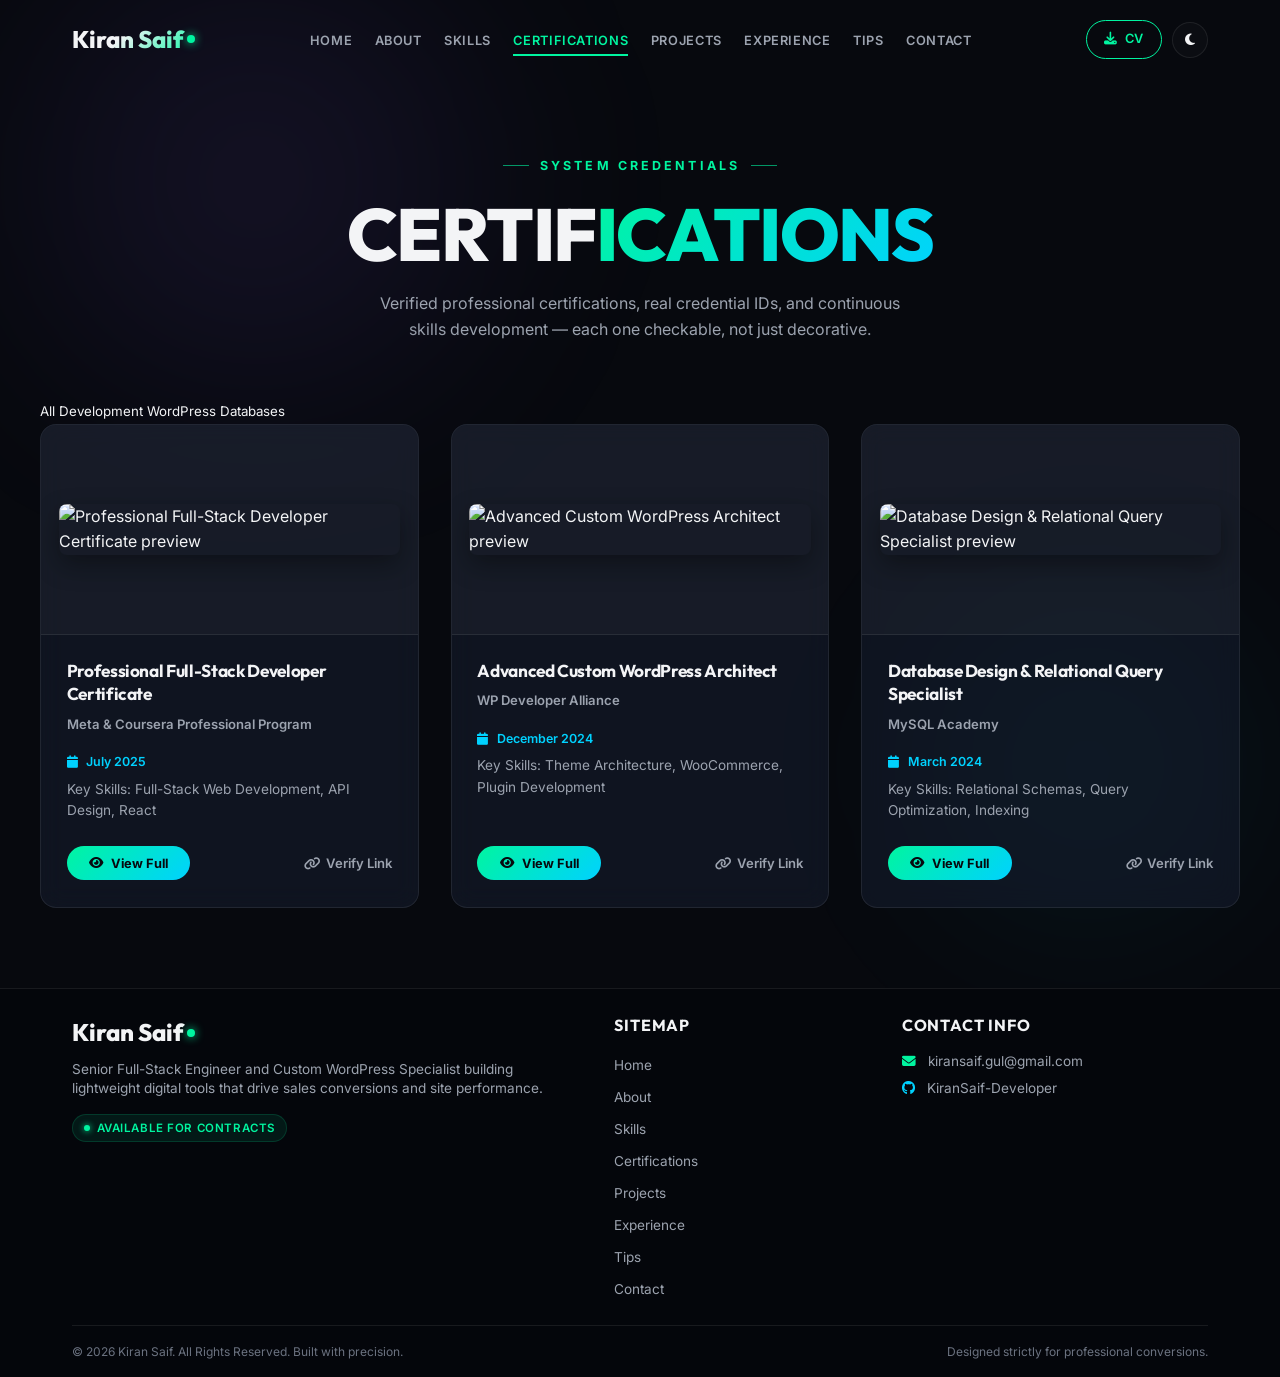
==== certifications.html @ 87073317 "kiran-saif-portfolio Website" ====
<!DOCTYPE html>
<html lang="en">
<head>
    <meta charset="UTF-8">
    <meta name="viewport" content="width=device-width, initial-scale=1.0">
    <title>Certifications | Kiran Saif</title>
    <meta name="description" content="Professional certifications and achievements of Kiran Saif - Full-Stack Engineer and WordPress Specialist.">
    <link rel="preconnect" href="https://fonts.googleapis.com">
    <link rel="preconnect" href="https://fonts.gstatic.com" crossorigin>
    <link rel="stylesheet" href="style.css">
    <link rel="stylesheet" href="css/certifications.css">
    <link rel="stylesheet" href="https://cdnjs.cloudflare.com/ajax/libs/font-awesome/6.4.0/css/all.min.css">
</head>
<body>

    <!-- Dynamic Navbar -->
    <nav class="navbar" id="navbar">
        <div class="nav-container">
            <a href="index.html" class="logo" id="logo">
                Kiran Saif<span class="logo-dot"></span>
            </a>
            <ul class="nav-menu" id="nav-menu">
                <li><a href="index.html" class="nav-link">Home</a></li>
                <li><a href="about.html" class="nav-link">About</a></li>
                <li><a href="skills.html" class="nav-link">Skills</a></li>
                <li><a href="certifications.html" class="nav-link active">Certifications</a></li>
                <li><a href="projects.html" class="nav-link">Projects</a></li>
                <li><a href="experience.html" class="nav-link">Experience</a></li>
                <li><a href="tips.html" class="nav-link">Tips</a></li>
                <li><a href="contact.html" class="nav-link">Contact</a></li>
            </ul>
            <div class="nav-actions">
                <a href="#" class="btn-cv" id="nav-cv-btn" target="_blank"><i class="fa-solid fa-download"></i> CV</a>
                <button class="theme-toggle-btn" id="theme-toggle">
                    <i class="fa-solid fa-moon" id="theme-icon"></i>
                </button>
            </div>
            <div class="menu-toggle" id="menu-toggle">
                <span></span>
                <span></span>
                <span></span>
            </div>
        </div>
    </nav>

    <main style="padding-top: 100px;">
        <section class="certs-section" id="certifications">
            <div class="certs-container">

                <!-- Hero Header -->
                <div class="certs-hero">
                    <span class="certs-hero-eyebrow">
                        <span class="eyebrow-line"></span> System Credentials <span class="eyebrow-line"></span>
                    </span>
                    <h2 class="certs-hero-title">Certif<span>ications</span></h2>
                    <p class="certs-hero-subtitle">Verified professional certifications, real credential IDs, and continuous skills development — each one checkable, not just decorative.</p>
                </div>

                <!-- Category Filter Tabs -->
                <div class="certs-filter-tabs">
                    <button class="cert-filter-btn active" data-filter="all">All</button>
                    <button class="cert-filter-btn" data-filter="development">Development</button>
                    <button class="cert-filter-btn" data-filter="wordpress">WordPress</button>
                    <button class="cert-filter-btn" data-filter="database">Databases</button>
                </div>

                <!-- Certifications Grid -->
                <div class="certs-grid-pro" id="certs-grid">
                    <!-- Rendered dynamically by js/certifications.js -->
                </div>

                <p class="certs-empty-msg" id="certs-empty-msg" style="display:none;">No certifications in this category yet.</p>

            </div>
        </section>
    </main>

    <!-- Lightbox Overlay -->
    <div class="cert-lightbox" id="cert-lightbox">
        <button class="cert-lightbox-close" id="cert-lightbox-close" aria-label="Close">
            <i class="fa-solid fa-xmark"></i>
        </button>
        <div class="cert-lightbox-card" id="cert-lightbox-card">
            <!-- populated by JS -->
        </div>
    </div>

    <!-- Global Professional Multi-Column Footer -->
    <footer>
        <div class="footer-container">
            <div class="footer-grid">
                <div class="footer-col">
                    <div class="logo" style="margin-bottom: 0.5rem;">
                        Kiran Saif<span class="logo-dot"></span>
                    </div>
                    <p>Senior Full-Stack Engineer and Custom WordPress Specialist building lightweight digital tools that drive sales conversions and site performance.</p>
                    <div class="footer-status">
                        <span class="footer-status-dot"></span>
                        Available for Contracts
                    </div>
                </div>

                <div class="footer-col">
                    <h3>Sitemap</h3>
                    <ul>
                        <li><a href="index.html">Home</a></li>
                        <li><a href="about.html">About</a></li>
                        <li><a href="skills.html">Skills</a></li>
                        <li><a href="certifications.html">Certifications</a></li>
                        <li><a href="projects.html">Projects</a></li>
                        <li><a href="experience.html">Experience</a></li>
                        <li><a href="tips.html">Tips</a></li>
                        <li><a href="contact.html">Contact</a></li>
                    </ul>
                </div>

                <div class="footer-col">
                    <h3>Contact Info</h3>
                    <p><i class="fa-solid fa-envelope" style="color: var(--accent-emerald); margin-right: 0.5rem;"></i> kiransaif.gul@gmail.com</p>
                    <p><i class="fa-brands fa-github" style="color: var(--accent-cyan); margin-right: 0.5rem;"></i> <a href="https://github.com/KiranSaif-Developer" target="_blank">KiranSaif-Developer</a></p>
                </div>
            </div>

            <div class="footer-bottom">
                <p class="copyright" id="copyright-text">
                    &copy; 2026 Kiran Saif. All Rights Reserved. Built with precision.
                </p>
                <p style="color: var(--text-muted); font-size: 0.75rem;">Designed strictly for professional conversions.</p>
            </div>
        </div>
    </footer>

    <script src="js/certifications-data.js"></script>
    <script src="js/certifications.js"></script>
    <script src="js/common.js"></script>
</body>
</html>
---- style.css ----
/* Custom CSS Styling - Kiran Saif Portfolio (Cyber Emerald Theme Rebuild) */
@import url('https://fonts.googleapis.com/css2?family=Inter:wght@300;400;500;600;700&family=Outfit:wght@400;500;600;700;800&display=swap');

:root {
    --bg-dark: #07090e;
    --bg-surface: rgba(17, 24, 39, 0.7);
    --bg-card: rgba(22, 30, 49, 0.55);
    --accent-emerald: #00f5a0;
    --accent-indigo: #8b5cf6;
    --accent-indigo-glow: rgba(139, 92, 246, 0.15);
    --accent-cyan: #00d2ff;
    --text-primary: #f3f4f6;
    --text-secondary: #9ca3af;
    --text-muted: #6b7280;
    --border-color: rgba(255, 255, 255, 0.08);
    --border-hover: rgba(0, 245, 160, 0.4);
    --font-sans: 'Inter', sans-serif;
    --font-heading: 'Outfit', sans-serif;
    --transition-smooth: all 0.4s cubic-bezier(0.16, 1, 0.3, 1);
    --transition-fast: all 0.2s ease;
    --radius-lg: 16px;
    --radius-md: 10px;
    --radius-sm: 6px;
    --shadow-glow: 0 0 25px rgba(0, 245, 160, 0.15);
}

body.light-theme {
    --bg-dark: #f3f4f6;
    --bg-surface: rgba(255, 255, 255, 0.85);
    --bg-card: rgba(255, 255, 255, 0.9);
    --accent-emerald: #059669;
    --accent-indigo: #6d28d9;
    --accent-indigo-glow: rgba(109, 40, 217, 0.1);
    --accent-cyan: #0891b2;
    --text-primary: #111827;
    --text-secondary: #4b5563;
    --text-muted: #94a3b8;
    --border-color: rgba(0, 0, 0, 0.08);
    --border-hover: rgba(5, 150, 105, 0.4);
    --shadow-glow: 0 4px 20px rgba(5, 150, 105, 0.1);
}

* {
    margin: 0;
    padding: 0;
    box-sizing: border-box;
    scroll-behavior: smooth;
}

body {
    background-color: var(--bg-dark);
    color: var(--text-primary);
    font-family: var(--font-sans);
    line-height: 1.6;
    overflow-x: hidden;
    position: relative;
    display: flex;
    flex-direction: column;
    min-height: 100vh;
    transition: background-color 0.4s ease, color 0.4s ease;
}

body::before {
    content: '';
    position: fixed;
    top: -10%;
    left: -10%;
    width: 60%;
    height: 60%;
    background: radial-gradient(circle, rgba(139, 92, 246, 0.12) 0%, transparent 70%);
    z-index: -1;
    pointer-events: none;
    filter: blur(80px);
}

body.light-theme::before {
    background: radial-gradient(circle, rgba(109, 40, 217, 0.05) 0%, transparent 70%);
}

body::after {
    content: '';
    position: fixed;
    bottom: -10%;
    right: -10%;
    width: 50%;
    height: 50%;
    background: radial-gradient(circle, rgba(0, 242, 254, 0.08) 0%, transparent 60%);
    z-index: -1;
    pointer-events: none;
    filter: blur(80px);
}

a {
    color: inherit;
    text-decoration: none;
    transition: var(--transition-fast);
}

ul {
    list-style: none;
}

input, textarea, button, select {
    font-family: inherit;
    color: inherit;
    background: none;
    border: none;
}

::-webkit-scrollbar {
    width: 8px;
}
::-webkit-scrollbar-track {
    background: var(--bg-dark);
}
::-webkit-scrollbar-thumb {
    background: var(--border-color);
    border-radius: var(--radius-sm);
}
::-webkit-scrollbar-thumb:hover {
    background: var(--accent-emerald);
}

::selection {
    background: rgba(0, 245, 160, 0.2);
    color: var(--accent-emerald);
}

h1, h2, h3, h4, h5, h6 {
    font-family: var(--font-heading);
    font-weight: 700;
    letter-spacing: -0.02em;
}

.section-title {
    font-size: 2.8rem;
    margin-bottom: 3.5rem;
    text-align: center;
    position: relative;
    background: linear-gradient(135deg, var(--text-primary) 30%, var(--text-secondary) 100%);
    -webkit-background-clip: text;
    -webkit-text-fill-color: transparent;
}

.section-title span {
    background: linear-gradient(135deg, var(--accent-emerald) 0%, var(--accent-cyan) 100%);
    -webkit-background-clip: text;
    -webkit-text-fill-color: transparent;
}

.glass-panel {
    background: var(--bg-card);
    backdrop-filter: blur(12px);
    -webkit-backdrop-filter: blur(12px);
    border: 1px solid var(--border-color);
    border-radius: var(--radius-lg);
    box-shadow: var(--shadow-glow);
    transition: var(--transition-smooth);
}

.preloader {
    position: fixed;
    top: 0;
    left: 0;
    width: 100%;
    height: 100%;
    background-color: var(--bg-dark);
    z-index: 9999;
    display: flex;
    flex-direction: column;
    align-items: center;
    justify-content: center;
    transition: opacity 0.6s cubic-bezier(0.16, 1, 0.3, 1), visibility 0.6s;
}

.preloader.fade-out {
    opacity: 0;
    visibility: hidden;
    pointer-events: none;
}

.preloader-content {
    text-align: center;
    max-width: 400px;
    width: 100%;
    display: flex;
    flex-direction: column;
    align-items: center;
}

.preloader-avatar {
    width: 120px;
    height: 120px;
    margin-bottom: 1.5rem;
    border-radius: 50%;
    background: radial-gradient(circle, rgba(0, 245, 160, 0.1) 0%, transparent 70%);
    display: flex;
    align-items: center;
    justify-content: center;
    border: 1px solid var(--border-color);
}

.progress-bar-container {
    width: 80%;
    height: 4px;
    background: var(--border-color);
    border-radius: 10px;
    margin: 1.5rem auto;
    overflow: hidden;
    position: relative;
}

.progress-bar-fill {
    width: 0%;
    height: 100%;
    background: linear-gradient(90deg, var(--accent-emerald) 0%, var(--accent-cyan) 100%);
    box-shadow: 0 0 12px var(--accent-emerald);
    transition: width 0.1s ease;
}

.progress-counter {
    font-family: var(--font-heading);
    font-size: 1.4rem;
    font-weight: 700;
    color: var(--accent-emerald);
}

@keyframes hand-wave {
    0%, 100% { transform: rotate(0deg); }
    50% { transform: rotate(18deg); }
}

.wave-animation {
    transform-origin: 75% 75%;
    animation: hand-wave 1.5s ease-in-out infinite;
}

.navbar {
    position: fixed;
    top: 0;
    left: 0;
    width: 100%;
    height: 80px;
    z-index: 1000;
    transition: var(--transition-smooth);
    border-bottom: 1px solid transparent;
}

.navbar.scrolled {
    background: rgba(7, 9, 14, 0.85);
    backdrop-filter: blur(15px);
    -webkit-backdrop-filter: blur(15px);
    height: 70px;
    border-bottom: 1px solid var(--border-color);
    box-shadow: 0 4px 30px rgba(0, 0, 0, 0.4);
}

body.light-theme .navbar.scrolled {
    background: rgba(243, 244, 246, 0.85);
}

.nav-container {
    max-width: 1200px;
    margin: 0 auto;
    padding: 0 2rem;
    height: 100%;
    display: flex;
    justify-content: space-between;
    align-items: center;
}

.logo {
    font-family: var(--font-heading);
    font-size: 1.5rem;
    font-weight: 800;
    display: flex;
    align-items: center;
    gap: 0.2rem;
    background: linear-gradient(135deg, var(--text-primary) 40%, var(--accent-emerald) 100%);
    -webkit-background-clip: text;
    -webkit-text-fill-color: transparent;
}

.logo-dot {
    width: 8px;
    height: 8px;
    background: var(--accent-emerald);
    border-radius: 50%;
    box-shadow: 0 0 10px var(--accent-emerald);
    display: inline-block;
}

.nav-menu {
    display: flex;
    align-items: center;
    gap: 1.4rem;
}

.nav-link {
    font-size: 0.8rem;
    font-weight: 600;
    letter-spacing: 0.05em;
    text-transform: uppercase;
    color: var(--text-secondary);
    position: relative;
    padding: 0.5rem 0;
}

.nav-link::after {
    content: '';
    position: absolute;
    bottom: 0;
    left: 0;
    width: 0;
    height: 2px;
    background: var(--accent-emerald);
    transition: var(--transition-fast);
}

.nav-link:hover {
    color: var(--text-primary);
}

.nav-link:hover::after,
.nav-link.active::after {
    width: 100%;
}

.nav-link.active {
    color: var(--accent-emerald);
}

.nav-actions {
    display: flex;
    align-items: center;
    gap: 0.6rem;
}

.btn-cv {
    background: transparent;
    border: 1px solid var(--accent-emerald);
    padding: 0.5rem 1.1rem;
    border-radius: 30px;
    font-weight: 600;
    font-size: 0.8rem;
    text-transform: uppercase;
    letter-spacing: 0.05em;
    cursor: pointer;
    transition: var(--transition-smooth);
    display: inline-flex;
    align-items: center;
    gap: 0.4rem;
    color: var(--accent-emerald);
}

.btn-cv:hover {
    background: linear-gradient(135deg, var(--accent-emerald) 0%, var(--accent-cyan) 100%);
    color: #07090e;
    box-shadow: var(--shadow-glow);
    transform: translateY(-2px);
}

.btn-story-mode {
    border-color: var(--accent-indigo);
    background: transparent;
    color: var(--accent-indigo);
}

.theme-toggle-btn {
    width: 36px;
    height: 36px;
    border-radius: 50%;
    border: 1px solid var(--border-color);
    display: flex;
    align-items: center;
    justify-content: center;
    cursor: pointer;
    transition: var(--transition-smooth);
    color: var(--text-primary);
    background: rgba(255, 255, 255, 0.02);
}

.theme-toggle-btn:hover {
    border-color: var(--accent-emerald);
    color: var(--accent-emerald);
    transform: scale(1.05);
}

.menu-toggle {
    display: none;
    flex-direction: column;
    gap: 6px;
    cursor: pointer;
}

.menu-toggle span {
    width: 28px;
    height: 2px;
    background-color: var(--text-primary);
    transition: var(--transition-fast);
}

main {
    flex-grow: 1;
    display: flex;
    flex-direction: column;
    justify-content: flex-start;   /* center → flex-start */
}

.page-view {
    display: none;
    min-height: calc(100vh - 180px);
    padding: 130px 2rem 80px;
    max-width: 1200px;
    width: 100%;
    margin: 0 auto;
}

.page-view.active {
    display: block;
}

.page-view .animate-fade-up {
    opacity: 0;
}

.page-view.active .animate-fade-up {
    animation: fadeInUp 0.8s cubic-bezier(0.16, 1, 0.3, 1) forwards;
}

.page-view.active .delay-1 { animation-delay: 0.08s; }
.page-view.active .delay-2 { animation-delay: 0.16s; }
.page-view.active .delay-3 { animation-delay: 0.24s; }
.page-view.active .delay-4 { animation-delay: 0.32s; }
.page-view.active .delay-5 { animation-delay: 0.4s; }

.hero-view-container {
    display: flex;
    flex-direction: column;
    gap: 4rem;
    min-height: 50vh;
    justify-content: center;
}

.hero-content {
    max-width: 850px;
}

.hero-welcome {
    font-size: 1.1rem;
    color: var(--accent-emerald);
    font-weight: 600;
    letter-spacing: 0.15em;
    text-transform: uppercase;
    margin-bottom: 1.5rem;
    display: flex;
    align-items: center;
    gap: 0.8rem;
}

.hero-welcome::before {
    content: '';
    width: 30px;
    height: 1px;
    background-color: var(--accent-emerald);
}

.hero-title {
    font-size: clamp(3rem, 7vw, 4.8rem);
    line-height: 1.15;
    margin-bottom: 1.5rem;
    font-weight: 800;
}

.hero-title .gradient-text {
    background: linear-gradient(135deg, var(--text-primary) 40%, var(--text-secondary) 100%);
    -webkit-background-clip: text;
    -webkit-text-fill-color: transparent;
}

.hero-subtitle {
    font-size: clamp(1.4rem, 3vw, 2rem);
    color: var(--accent-indigo);
    font-weight: 600;
    margin-bottom: 2rem;
    display: flex;
    align-items: center;
    gap: 0.5rem;
}

.typing-cursor {
    display: inline-block;
    width: 3px;
    height: 24px;
    background-color: var(--accent-indigo);
    animation: blink 0.8s infinite;
}

.hero-desc {
    font-size: 1.15rem;
    color: var(--text-secondary);
    max-width: 650px;
    margin-bottom: 3rem;
}

.hero-ctas {
    display: flex;
    gap: 1.5rem;
    flex-wrap: wrap;
}

.btn-primary {
    background: linear-gradient(135deg, var(--accent-emerald) 0%, var(--accent-cyan) 100%);
    color: #07090e;
    padding: 0.9rem 2rem;
    border-radius: 30px;
    font-weight: 700;
    text-transform: uppercase;
    font-size: 0.85rem;
    letter-spacing: 0.05em;
    cursor: pointer;
    box-shadow: 0 4px 15px rgba(0, 245, 160, 0.15);
    transition: var(--transition-smooth);
    display: inline-flex;
    align-items: center;
    gap: 0.5rem;
}

.btn-primary:hover {
    transform: translateY(-2px);
    box-shadow: var(--shadow-glow);
}

.btn-secondary {
    background: rgba(255, 255, 255, 0.02);
    border: 1px solid var(--border-color);
    color: var(--text-primary);
    padding: 0.9rem 2rem;
    border-radius: 30px;
    font-weight: 700;
    text-transform: uppercase;
    font-size: 0.85rem;
    letter-spacing: 0.05em;
    cursor: pointer;
    transition: var(--transition-smooth);
    display: inline-flex;
    align-items: center;
    gap: 0.5rem;
}

.btn-secondary:hover {
    border-color: var(--accent-indigo);
    color: var(--text-primary);
    transform: translateY(-2px);
    box-shadow: 0 4px 20px var(--accent-indigo-glow);
}

.about-stats {
    display: grid;
    grid-template-columns: repeat(3, 1fr);
    gap: 1.5rem;
    margin-top: 1.5rem;
}

.stat-card {
    padding: 1.5rem;
    text-align: center;
    transition: var(--transition-smooth);
}

.stat-card:hover {
    transform: translateY(-4px);
    border-color: var(--accent-emerald);
}

.stat-number {
    font-size: 2.5rem;
    font-weight: 800;
    color: var(--accent-emerald);
    font-family: var(--font-heading);
    margin-bottom: 0.2rem;
}

.stat-label {
    font-size: 0.8rem;
    text-transform: uppercase;
    letter-spacing: 0.05em;
    color: var(--text-muted);
}

.teaser-grid {
    display: grid;
    grid-template-columns: repeat(2, 1fr);
    gap: 1.5rem;
    margin-top: 2rem;
}

.teaser-card {
    padding: 2rem;
    transition: var(--transition-smooth);
}

.teaser-card:hover {
    transform: translateY(-4px);
    border-color: var(--accent-indigo);
    box-shadow: 0 8px 30px var(--accent-indigo-glow);
}

.teaser-card h3 {
    font-size: 1.3rem;
    margin-bottom: 0.8rem;
    color: var(--text-primary);
}

.teaser-card p {
    color: var(--text-secondary);
    font-size: 0.95rem;
}

.about-grid {
    display: grid;
    grid-template-columns: 1.2fr 1fr;
    gap: 4rem;
    align-items: flex-start;
}

.about-avatar-card {
    position: relative;
    padding: 2.5rem;
    text-align: center;
    border-radius: var(--radius-lg);
    border: 1px solid var(--border-color);
    background: var(--bg-card);
}

.about-avatar-card:hover {
    border-color: var(--accent-emerald);
}

.about-avatar-frame {
    width: 140px;
    height: 140px;
    margin: 0 auto 1.5rem;
    position: relative;
    border-radius: 50%;
    background: radial-gradient(circle, rgba(0, 245, 160, 0.1) 0%, transparent 70%);
    display: flex;
    align-items: center;
    justify-content: center;
}

.about-avatar-frame::before {
    content: '';
    position: absolute;
    top: -5px;
    left: -5px;
    right: -5px;
    bottom: -5px;
    border: 1px solid rgba(0, 245, 160, 0.3);
    border-radius: 50%;
    animation: pulse-halo 2.5s infinite;
}

@keyframes pulse-halo {
    0% { transform: scale(1); opacity: 0.8; }
    50% { transform: scale(1.05); opacity: 0.3; }
    100% { transform: scale(1); opacity: 0.8; }
}

.about-text h3 {
    font-size: 1.8rem;
    margin-bottom: 1.5rem;
    color: var(--text-primary);
}

.about-text p {
    color: var(--text-secondary);
    margin-bottom: 1.5rem;
    font-size: 1.05rem;
}

.capabilities-grid {
    display: grid;
    grid-template-columns: repeat(2, 1fr);
    gap: 1.5rem;
    margin-top: 2rem;
}

.capability-card {
    padding: 1.8rem;
    transition: var(--transition-smooth);
}

.capability-card:hover {
    transform: translateY(-4px);
    border-color: var(--accent-emerald);
}

.capability-card h4 {
    font-size: 1.15rem;
    color: var(--text-primary);
    margin-bottom: 0.6rem;
    display: flex;
    align-items: center;
    gap: 0.6rem;
}

.capability-card h4 i {
    color: var(--accent-emerald);
    font-size: 1.1rem;
}

.capability-card p {
    color: var(--text-secondary);
    font-size: 0.9rem;
}

.timeline {
    position: relative;
    max-width: 100%;
    margin-top: 1rem;
    padding: 1rem 0;
}

.timeline::before {
    content: '';
    position: absolute;
    left: 21px;
    top: 0;
    width: 2px;
    height: 100%;
    background: var(--border-color);
}

.timeline-item {
    position: relative;
    margin-bottom: 2.5rem;
    padding-left: 55px;
}

.timeline-dot {
    position: absolute;
    left: 10px;
    top: 6px;
    width: 24px;
    height: 24px;
    background: var(--bg-dark);
    border: 2px solid var(--accent-emerald);
    border-radius: 50%;
    z-index: 2;
    transition: var(--transition-fast);
}

.timeline-item:hover .timeline-dot {
    background: var(--accent-emerald);
    box-shadow: 0 0 10px var(--accent-emerald);
}

.timeline-meta {
    font-size: 0.8rem;
    color: var(--accent-cyan);
    font-weight: 600;
    text-transform: uppercase;
    letter-spacing: 0.05em;
    margin-bottom: 0.3rem;
}

.timeline-content {
    padding: 1.5rem;
}

.timeline-content h3 {
    font-size: 1.2rem;
    margin-bottom: 0.3rem;
}

.timeline-content h4 {
    font-size: 0.9rem;
    color: var(--text-secondary);
    margin-bottom: 0.8rem;
}

.timeline-content p {
    font-size: 0.85rem;
    color: var(--text-muted);
}

.skills-bento {
    display: grid;
    grid-template-columns: repeat(12, 1fr);
    gap: 1.5rem;
    grid-auto-rows: minmax(180px, auto);
}

.skills-bento-card {
    padding: 2.2rem;
    display: flex;
    flex-direction: column;
    justify-content: space-between;
    transition: var(--transition-smooth);
    position: relative;
    overflow: hidden;
}

.skills-bento-card::before {
    content: '';
    position: absolute;
    top: 0;
    left: 0;
    width: 100%;
    height: 100%;
    background: radial-gradient(800px circle at var(--x, 0px) var(--y, 0px), rgba(0, 245, 160, 0.04), transparent 40%);
    pointer-events: none;
    z-index: 1;
}

.skills-bento-card:hover {
    border-color: var(--border-hover);
    transform: translateY(-5px);
    box-shadow: 0 10px 40px rgba(0, 0, 0, 0.5);
}

.skills-card-1 { grid-column: span 8; }
.skills-card-2 { grid-column: span 4; }
.skills-card-3 { grid-column: span 4; }
.skills-card-4 { grid-column: span 4; }
.skills-card-5 { grid-column: span 4; }

.skills-header {
    display: flex;
    justify-content: space-between;
    align-items: flex-start;
    margin-bottom: 1.5rem;
}

.skills-icon {
    font-size: 1.8rem;
    background: rgba(255, 255, 255, 0.04);
    width: 50px;
    height: 50px;
    display: flex;
    align-items: center;
    justify-content: center;
    border-radius: var(--radius-md);
    color: var(--accent-emerald);
}

.skills-badge {
    background: rgba(0, 245, 160, 0.1);
    color: var(--accent-emerald);
    border: 1px solid rgba(0, 245, 160, 0.2);
    padding: 0.3rem 0.8rem;
    border-radius: 20px;
    font-size: 0.75rem;
    font-weight: 600;
    text-transform: uppercase;
    letter-spacing: 0.05em;
}

.skills-bento-card h3 {
    font-size: 1.4rem;
    margin-bottom: 0.8rem;
    color: var(--text-primary);
}

.skills-bento-card p {
    color: var(--text-secondary);
    font-size: 0.95rem;
    margin-bottom: 1.5rem;
}

.skills-list {
    display: flex;
    flex-wrap: wrap;
    gap: 0.6rem;
}

.skill-tag {
    background: rgba(255, 255, 255, 0.03);
    border: 1px solid var(--border-color);
    padding: 0.4rem 0.9rem;
    border-radius: var(--radius-sm);
    font-size: 0.85rem;
    font-weight: 500;
    transition: var(--transition-fast);
}

.skills-bento-card:hover .skill-tag {
    border-color: rgba(255, 255, 255, 0.15);
    background: rgba(255, 255, 255, 0.05);
}

.filter-tabs {
    display: flex;
    justify-content: center;
    gap: 1rem;
    margin-bottom: 3rem;
}

.filter-btn {
    background: rgba(255, 255, 255, 0.02);
    border: 1px solid var(--border-color);
    padding: 0.6rem 1.6rem;
    border-radius: 30px;
    font-size: 0.85rem;
    font-weight: 600;
    cursor: pointer;
    transition: var(--transition-smooth);
    color: var(--text-secondary);
    text-transform: uppercase;
    letter-spacing: 0.05em;
}

.filter-btn:hover {
    border-color: var(--accent-emerald);
    color: var(--text-primary);
}

.filter-btn.active {
    background: linear-gradient(90deg, var(--accent-emerald) 0%, var(--accent-cyan) 100%);
    color: #07090e;
    border-color: transparent;
    box-shadow: var(--shadow-glow);
}

.grid-showcase {
    display: grid;
    grid-template-columns: repeat(auto-fill, minmax(340px, 1fr));
    gap: 2rem;
}

.project-card, .cert-card {
    padding: 0;
    display: flex;
    flex-direction: column;
    justify-content: space-between;
    transition: var(--transition-smooth);
    min-height: 380px;
    overflow: hidden;
}

.project-card.hide {
    display: none;
}

.project-card:hover, .cert-card:hover {
    transform: translateY(-8px);
    border-color: var(--border-hover);
    box-shadow: var(--shadow-glow);
}

.card-image-preview {
    width: 100%;
    height: 180px;
    background: rgba(255, 255, 255, 0.02);
    border-bottom: 1px solid var(--border-color);
    display: flex;
    align-items: center;
    justify-content: center;
    color: var(--text-muted);
    font-size: 3rem;
    position: relative;
    overflow: hidden;
}

.card-image-preview img {
    width: 100%;
    height: 100%;
    object-fit: cover;
}

.card-content-area {
    padding: 1.5rem;
    flex-grow: 1;
    display: flex;
    flex-direction: column;
    justify-content: space-between;
}

.project-meta, .cert-meta {
    margin-bottom: 1rem;
}

.project-title, .cert-title {
    font-size: 1.25rem;
    color: var(--text-primary);
    margin-bottom: 0.5rem;
}

.project-desc, .cert-desc {
    color: var(--text-secondary);
    font-size: 0.9rem;
    margin-bottom: 0.8rem;
    display: -webkit-box;
    -webkit-line-clamp: 2;
    -webkit-box-orient: vertical;
    overflow: hidden;
}

.project-tags {
    display: flex;
    flex-wrap: wrap;
    gap: 0.4rem;
    margin-bottom: 1rem;
}

.project-tag {
    font-size: 0.7rem;
    background: rgba(255, 255, 255, 0.04);
    padding: 0.2rem 0.5rem;
    border-radius: var(--radius-sm);
    color: var(--accent-cyan);
}

.project-links, .cert-links {
    display: flex;
    gap: 1.2rem;
    align-items: center;
}

.project-link, .cert-link {
    font-size: 0.85rem;
    font-weight: 600;
    display: flex;
    align-items: center;
    gap: 0.4rem;
    color: var(--text-primary);
    border-bottom: 1px solid transparent;
}

.project-link:hover, .cert-link:hover {
    color: var(--accent-emerald);
    border-bottom: 1px solid var(--accent-emerald);
}

.cert-badge-remote {
    position: absolute;
    top: 10px;
    right: 10px;
    background: rgba(0, 245, 160, 0.15);
    color: var(--accent-emerald);
    padding: 0.25rem 0.6rem;
    border-radius: 12px;
    font-size: 0.7rem;
    font-weight: 600;
    text-transform: uppercase;
}

.cert-id-tag {
    font-size: 0.75rem;
    color: var(--text-muted);
    margin-bottom: 0.5rem;
    display: block;
}

.experience-log-grid {
    display: grid;
    grid-template-columns: repeat(2, 1fr);
    gap: 2rem;
}

.experience-card {
    padding: 2.2rem;
    position: relative;
    display: flex;
    flex-direction: column;
    justify-content: space-between;
}

.experience-card:hover {
    border-color: var(--accent-emerald);
}

.experience-header {
    display: flex;
    justify-content: space-between;
    align-items: flex-start;
    flex-wrap: wrap;
    gap: 1rem;
    margin-bottom: 1.2rem;
}

.experience-role {
    font-size: 1.35rem;
    color: var(--text-primary);
}

.experience-company {
    color: var(--accent-cyan);
    font-weight: 600;
    font-size: 0.95rem;
}

.experience-duration {
    font-size: 0.75rem;
    background: rgba(255, 255, 255, 0.04);
    border: 1px solid var(--border-color);
    padding: 0.3rem 0.8rem;
    border-radius: 20px;
    color: var(--text-secondary);
}

.experience-bullets {
    display: flex;
    flex-direction: column;
    gap: 0.6rem;
    padding-left: 1.2rem;
}

.experience-bullets li {
    list-style-type: square;
    color: var(--text-secondary);
    font-size: 0.9rem;
}

.experience-bullets li::marker {
    color: var(--accent-emerald);
}

.tips-header-controls {
    display: flex;
    justify-content: space-between;
    align-items: center;
    flex-wrap: wrap;
    gap: 1.5rem;
    margin-bottom: 3rem;
}

.tips-search-box {
    display: flex;
    align-items: center;
    background: rgba(255, 255, 255, 0.02);
    border: 1px solid var(--border-color);
    padding: 0.6rem 1.2rem;
    border-radius: 30px;
    max-width: 320px;
    width: 100%;
}

.tips-search-box input {
    width: 100%;
    font-size: 0.85rem;
}

.tips-search-box input::placeholder {
    color: var(--text-muted);
}

.tips-search-box i {
    color: var(--text-muted);
    margin-right: 0.6rem;
}

.tips-sort-dropdown {
    background: rgba(255, 255, 255, 0.02);
    border: 1px solid var(--border-color);
    padding: 0.6rem 1.2rem;
    border-radius: 30px;
    font-size: 0.85rem;
    font-weight: 600;
    cursor: pointer;
    color: var(--text-secondary);
    display: flex;
    align-items: center;
    gap: 0.5rem;
}

.tips-sort-dropdown select {
    cursor: pointer;
    outline: none;
}

.tips-sort-dropdown select option {
    background-color: var(--bg-dark);
    color: var(--text-primary);
}

.tips-grid {
    display: grid;
    grid-template-columns: repeat(2, 1fr);
    gap: 2rem;
}

.tip-post-card {
    padding: 2.2rem;
    display: flex;
    flex-direction: column;
    justify-content: space-between;
    transition: var(--transition-smooth);
}

.tip-post-card.hide {
    display: none;
}

.tip-post-card:hover {
    transform: translateY(-5px);
    border-color: var(--border-hover);
}

.tip-meta {
    font-size: 0.72rem;
    text-transform: uppercase;
    color: var(--accent-emerald);
    letter-spacing: 0.08em;
    margin-bottom: 0.8rem;
    display: block;
    font-weight: 700;
}

.tip-post-card h3 {
    font-size: 1.3rem;
    margin-bottom: 0.8rem;
    color: var(--text-primary);
}

.tip-post-card p {
    color: var(--text-secondary);
    font-size: 0.9rem;
    margin-bottom: 1.2rem;
}

.code-snippet-box {
    background: rgba(5, 7, 12, 0.85);
    border: 1px solid var(--border-color);
    border-radius: var(--radius-sm);
    padding: 1rem;
    font-family: 'Courier New', Courier, monospace;
    font-size: 0.8rem;
    color: var(--accent-emerald);
    overflow-x: auto;
    margin-bottom: 1rem;
}

.contact-container {
    display: grid;
    grid-template-columns: 1fr 1.2fr;
    gap: 5rem;
}

.contact-info h3 {
    font-size: 2rem;
    margin-bottom: 1.5rem;
}

.contact-info p {
    color: var(--text-secondary);
    margin-bottom: 2.5rem;
    font-size: 1.05rem;
}

.contact-details {
    display: flex;
    flex-direction: column;
    gap: 1.5rem;
    margin-bottom: 3rem;
}

.contact-item {
    display: flex;
    align-items: center;
    gap: 1.2rem;
}

.contact-icon {
    width: 46px;
    height: 46px;
    background: rgba(255, 255, 255, 0.03);
    border: 1px solid var(--border-color);
    border-radius: 50%;
    display: flex;
    align-items: center;
    justify-content: center;
    color: var(--accent-emerald);
}

.contact-text h4 {
    font-size: 0.85rem;
    color: var(--text-muted);
    text-transform: uppercase;
}

.contact-text p {
    font-size: 1rem;
    color: var(--text-primary);
    margin-bottom: 0;
}

.social-links {
    display: flex;
    gap: 1rem;
}

.social-btn {
    width: 44px;
    height: 44px;
    border-radius: 50%;
    background: rgba(255, 255, 255, 0.03);
    border: 1px solid var(--border-color);
    display: flex;
    align-items: center;
    justify-content: center;
    font-size: 1.1rem;
    transition: var(--transition-smooth);
}

.social-btn:hover {
    color: var(--accent-cyan);
    border-color: var(--accent-cyan);
    transform: translateY(-3px);
}

.contact-form {
    padding: 2.5rem;
}

.form-group {
    margin-bottom: 1.5rem;
    position: relative;
}

.form-label {
    display: block;
    font-size: 0.85rem;
    font-weight: 600;
    text-transform: uppercase;
    color: var(--text-secondary);
    margin-bottom: 0.5rem;
}

.form-control {
    width: 100%;
    background: rgba(255, 255, 255, 0.02);
    border: 1px solid var(--border-color);
    padding: 0.9rem 1.2rem;
    border-radius: var(--radius-md);
    color: var(--text-primary);
    font-size: 0.95rem;
    transition: var(--transition-fast);
}

.form-control:focus {
    outline: none;
    border-color: var(--accent-emerald);
    background: rgba(255, 255, 255, 0.04);
}

.form-control.invalid {
    border-color: #ef4444;
}

.form-control.valid {
    border-color: var(--accent-emerald);
}

.validation-msg {
    color: #ef4444;
    font-size: 0.75rem;
    margin-top: 0.3rem;
    display: none;
}

textarea.form-control {
    resize: vertical;
    min-height: 120px;
}

.btn-submit {
    width: 100%;
    background: linear-gradient(135deg, var(--accent-emerald) 0%, var(--accent-cyan) 100%);
    color: #07090e;
    padding: 1rem;
    border: none;
    border-radius: var(--radius-md);
    font-weight: 700;
    font-size: 0.95rem;
    text-transform: uppercase;
    cursor: pointer;
    transition: var(--transition-smooth);
    box-shadow: 0 4px 15px rgba(0, 245, 160, 0.1);
}

.btn-submit:hover {
    transform: translateY(-2px);
    box-shadow: var(--shadow-glow);
}

footer {
    border-top: 1px solid var(--border-color);
    padding: 24px 0 16px 0;
    background: rgba(5, 7, 12, 0.98);
}

body.light-theme footer {
    background: rgba(255, 255, 255, 0.95);
}

.footer-container {
    max-width: 1200px;
    margin: 0 auto;
    padding: 0 2rem;
}

.footer-grid {
    display: grid;
    grid-template-columns: 2fr 1fr 1.2fr;
    gap: 2rem;
    margin-bottom: 1.5rem;
}

.footer-col h3 {
    font-family: var(--font-heading);
    font-size: 1rem;
    color: var(--text-primary);
    margin-bottom: 0.8rem;
    text-transform: uppercase;
    letter-spacing: 0.05em;
}

.footer-col p {
    color: var(--text-secondary);
    font-size: 0.85rem;
    margin-bottom: 0.5rem;
    line-height: 1.4;
}

.footer-col ul {
    display: flex;
    flex-direction: column;
    gap: 0.4rem;
}

.footer-col ul a {
    color: var(--text-secondary);
    font-size: 0.85rem;
    transition: var(--transition-fast);
}

.footer-col ul a:hover {
    color: var(--accent-emerald);
}

.footer-status {
    display: inline-flex;
    align-items: center;
    gap: 0.4rem;
    font-size: 0.72rem;
    background: rgba(0, 245, 160, 0.08);
    color: var(--accent-emerald);
    border: 1px solid rgba(0, 245, 160, 0.15);
    padding: 0.25rem 0.7rem;
    border-radius: 20px;
    font-weight: 600;
    margin-top: 0.5rem;
    text-transform: uppercase;
    letter-spacing: 0.05em;
}

.footer-status-dot {
    width: 6px;
    height: 6px;
    background: var(--accent-emerald);
    border-radius: 50%;
    box-shadow: 0 0 6px var(--accent-emerald);
    animation: pulse 1.8s infinite;
}

.footer-bottom {
    border-top: 1px solid var(--border-color);
    padding-top: 1rem;
    display: flex;
    justify-content: space-between;
    align-items: center;
    flex-wrap: wrap;
    gap: 0.5rem;
}

.copyright {
    color: var(--text-muted);
    font-size: 0.75rem;
    cursor: pointer;
    user-select: none;
    transition: var(--transition-fast);
}

.copyright:hover {
    color: var(--text-secondary);
}

@keyframes pulse {
    0% { transform: scale(0.95); opacity: 0.5; }
    50% { transform: scale(1.15); opacity: 1; }
    100% { transform: scale(0.95); opacity: 0.5; }
}

@keyframes blink {
    50% { opacity: 0; }
}

@keyframes fadeInUp {
    from { opacity: 0; transform: translateY(20px); }
    to { opacity: 1; transform: translateY(0); }
}

@media (max-width: 1024px) {
    .about-grid {
        grid-template-columns: 1fr;
        gap: 3.5rem;
    }

    .skills-bento {
        grid-template-columns: repeat(6, 1fr);
    }

    .skills-card-1 { grid-column: span 6; }
    .skills-card-2 { grid-column: span 6; }
    .skills-card-3 { grid-column: span 3; }
    .skills-card-4 { grid-column: span 3; }
    .skills-card-5 { grid-column: span 6; }

    .tips-grid, .experience-log-grid {
        grid-template-columns: 1fr;
    }
}

@media (max-width: 768px) {
    .navbar {
        height: 70px;
    }

    .nav-container {
        padding: 0 1rem;
    }

    .menu-toggle {
        display: flex;
    }

    .nav-menu {
        position: fixed;
        top: 70px;
        left: 0;
        width: 100%;
        height: calc(100vh - 70px);
        background: rgba(7, 9, 14, 0.98);
        backdrop-filter: blur(20px);
        flex-direction: column;
        justify-content: center;
        gap: 1.8rem;
        transform: translateX(100%);
        transition: transform 0.4s cubic-bezier(0.16, 1, 0.3, 1);
        z-index: 999;
    }

    body.light-theme .nav-menu {
        background: rgba(243, 244, 246, 0.98);
    }

    .nav-menu.active {
        transform: translateX(0);
    }

    .nav-link {
        font-size: 1.1rem;
    }

    .nav-actions {
        margin-right: 2rem;
    }

    .skills-bento {
        grid-template-columns: 1fr;
    }

    .skills-card-1, .skills-card-2, .skills-card-3, .skills-card-4, .skills-card-5 {
        grid-column: span 1;
    }

    .contact-container {
        grid-template-columns: 1fr;
        gap: 3rem;
    }

    .contact-form {
        padding: 1.5rem;
    }

    .footer-grid {
        grid-template-columns: 1fr;
        gap: 1.5rem;
    }

    .footer-bottom {
        flex-direction: column;
        text-align: center;
    }

    .capabilities-grid {
        grid-template-columns: 1fr;
    }
}
---- css/certifications.css ----
/* ===================================================================
   CERTIFICATIONS PAGE — matches site's Cyber Emerald theme
   =================================================================== */

.certs-section {
    padding: 2rem 1.5rem 5rem 1.5rem;
}

.certs-container {
    max-width: 1200px;
    margin: 0 auto;
}

/* ---------- Hero Header (grid background + bold title) ---------- */
.certs-hero {
    position: relative;
    text-align: center;
    padding: 1rem 1rem 1.5rem;
    margin-bottom: 2rem;
    border-radius: var(--radius-lg);
    overflow: hidden;
    background-image:
        linear-gradient(rgba(var(--accent-emerald-rgb), 0.05) 1px, transparent 1px),
        linear-gradient(90deg, rgba(var(--accent-emerald-rgb), 0.05) 1px, transparent 1px);
    background-size: 42px 42px;
    background-position: center;
    -webkit-mask-image: radial-gradient(ellipse 80% 100% at center, black 40%, transparent 90%);
    mask-image: radial-gradient(ellipse 80% 100% at center, black 40%, transparent 90%);
}

.certs-hero::before {
    content: '';
    position: absolute;
    top: 50%;
    left: 50%;
    width: 500px;
    height: 300px;
    transform: translate(-50%, -50%);
    background: radial-gradient(circle, rgba(var(--accent-emerald-rgb), 0.12) 0%, transparent 70%);
    pointer-events: none;
    filter: blur(30px);
    z-index: 0;
}

.certs-hero > * {
    position: relative;
    z-index: 1;
}

.certs-hero-eyebrow {
    display: inline-flex;
    align-items: center;
    gap: 0.7rem;
    font-size: 0.78rem;
    font-weight: 700;
    letter-spacing: 0.25em;
    text-transform: uppercase;
    color: var(--accent-emerald);
    margin-bottom: 1.2rem;
}

.eyebrow-line {
    width: 26px;
    height: 1px;
    background: var(--accent-emerald);
    opacity: 0.6;
}

.certs-hero-title {
    font-size: clamp(2.6rem, 7vw, 4.6rem);
    font-weight: 800;
    letter-spacing: -0.02em;
    text-transform: uppercase;
    line-height: 1.05;
    color: var(--text-primary);
    margin-bottom: 1.2rem;
}

.certs-hero-title span {
    background: linear-gradient(135deg, var(--accent-emerald) 0%, var(--accent-cyan) 100%);
    -webkit-background-clip: text;
    -webkit-text-fill-color: transparent;
    background-clip: text;
}

.certs-hero-subtitle {
    color: var(--text-secondary);
    font-size: 1rem;
    max-width: 560px;
    margin: 0 auto;
    line-height: 1.6;
}

/* ---------- Category Filter Tabs ---------- */
/* .certs-filter-tabs {
    display: flex;
    justify-content: center;
    flex-wrap: wrap;
    gap: 1rem;
    margin-bottom: 3rem;
} */

/* .cert-filter-btn {
    background: rgba(255, 255, 255, 0.02);
    border: 1px solid var(--border-color);
    padding: 0.6rem 1.6rem;
    border-radius: 30px;
    font-size: 0.85rem;
    font-weight: 600;
    cursor: pointer;
    transition: var(--transition-smooth);
    color: var(--text-secondary);
    text-transform: uppercase;
    letter-spacing: 0.05em;
} */

/* .cert-filter-btn:hover {
    border-color: var(--accent-emerald);
    color: var(--text-primary);
}

.cert-filter-btn.active {
    background: linear-gradient(90deg, var(--accent-emerald) 0%, var(--accent-cyan) 100%);
    color: #07090e;
    border-color: transparent;
    box-shadow: var(--shadow-glow);
} */

/* ---------- Grid ---------- */
.certs-grid-pro {
    display: grid;
    grid-template-columns: repeat(auto-fill, minmax(340px, 1fr));
    gap: 2rem;
}

.certs-empty-msg {
    text-align: center;
    color: var(--text-muted);
    padding: 3rem 0;
}

/* ---------- Card ---------- */
.cert-card-pro {
    background: var(--bg-card);
    border: 1px solid var(--border-color);
    border-radius: var(--radius-lg);
    overflow: hidden;
    backdrop-filter: blur(12px);
    -webkit-backdrop-filter: blur(12px);
    transition: var(--transition-smooth);
    display: flex;
    flex-direction: column;
}

.cert-card-pro.hide {
    display: none;
}

.cert-card-pro:hover {
    transform: translateY(-8px);
    border-color: var(--border-hover);
    box-shadow: var(--shadow-glow);
}

/* ---------- Image preview (top of card) — framed, not cropped ---------- */
.cert-image-wrap {
    position: relative;
    height: 210px;
    padding: 1.1rem;
    display: flex;
    align-items: center;
    justify-content: center;
    overflow: hidden;
    cursor: pointer;
    background: rgba(255, 255, 255, 0.03);
    border-bottom: 1px solid var(--border-color);
}

.cert-image {
    max-width: 100%;
    max-height: 100%;
    width: auto;
    height: auto;
    object-fit: contain;
    display: block;
    border-radius: 8px;
    box-shadow: 0 10px 25px rgba(0, 0, 0, 0.35);
    transition: transform 0.5s cubic-bezier(0.16, 1, 0.3, 1);
}

.cert-image-wrap:hover .cert-image,
.cert-image-wrap:focus .cert-image {
    transform: scale(1.06);
}

.cert-image-scrim {
    display: none;
}

.cert-zoom-hint {
    position: absolute;
    top: 14px;
    right: 14px;
    width: 34px;
    height: 34px;
    border-radius: 50%;
    background: rgba(7, 9, 14, 0.55);
    color: #ffffff;
    display: flex;
    align-items: center;
    justify-content: center;
    font-size: 0.85rem;
    opacity: 0;
    transform: translateY(-4px);
    transition: opacity 0.25s ease, transform 0.25s ease;
    backdrop-filter: blur(4px);
    z-index: 2;
}

.cert-image-wrap:hover .cert-zoom-hint,
.cert-image-wrap:focus .cert-zoom-hint {
    opacity: 1;
    transform: translateY(0);
}

/* ---------- Body ---------- */
.cert-body {
    padding: 1.5rem 1.6rem 1.7rem;
    display: flex;
    flex-direction: column;
    gap: 0.9rem;
    flex-grow: 1;
}

.cert-name {
    font-size: 1.08rem;
    line-height: 1.35;
    color: var(--text-primary);
}

.cert-issuer-name {
    font-size: 0.82rem;
    color: var(--text-secondary);
    font-weight: 600;
    margin-top: -0.4rem;
}

.cert-meta-pro {
    display: flex;
    flex-direction: column;
    gap: 0.4rem;
    margin-top: 0.2rem;
}

.cert-date-pro {
    font-size: 0.78rem;
    color: var(--accent-cyan);
    font-weight: 600;
}

.cert-date-pro i {
    margin-right: 0.35rem;
}

.cert-skills-pro {
    font-size: 0.85rem;
    color: var(--text-secondary);
}

.cert-actions-pro {
    display: flex;
    align-items: center;
    justify-content: space-between;
    gap: 1rem;
    margin-top: auto;
    padding-top: 0.6rem;
}

.btn-view-full {
    background: linear-gradient(135deg, var(--accent-emerald) 0%, var(--accent-cyan) 100%);
    color: #07090e;
    border: none;
    padding: 0.6rem 1.4rem;
    border-radius: 30px;
    font-size: 0.8rem;
    font-weight: 700;
    cursor: pointer;
    display: inline-flex;
    align-items: center;
    gap: 0.5rem;
    transition: var(--transition-smooth);
    box-shadow: 0 4px 15px rgba(var(--accent-emerald-rgb), 0.15);
}

.btn-view-full:hover {
    transform: translateY(-2px);
    box-shadow: var(--shadow-glow);
}

.cert-verify-link {
    font-size: 0.82rem;
    font-weight: 600;
    color: var(--text-secondary);
    display: inline-flex;
    align-items: center;
    gap: 0.35rem;
}

.cert-verify-link:hover {
    color: var(--accent-emerald);
}

/* ---------- Lightbox ---------- */
.cert-lightbox {
    position: fixed;
    inset: 0;
    background: rgba(5, 7, 12, 0.85);
    backdrop-filter: blur(6px);
    -webkit-backdrop-filter: blur(6px);
    z-index: 5000;
    display: flex;
    align-items: center;
    justify-content: center;
    opacity: 0;
    visibility: hidden;
    transition: opacity 0.35s ease, visibility 0.35s ease;
    padding: 2rem;
}

.cert-lightbox.active {
    opacity: 1;
    visibility: visible;
}

.cert-lightbox-close {
    position: absolute;
    top: 24px;
    right: 24px;
    width: 42px;
    height: 42px;
    border-radius: 50%;
    background: rgba(255, 255, 255, 0.06);
    border: 1px solid rgba(255, 255, 255, 0.15);
    color: #ffffff;
    font-size: 1.1rem;
    cursor: pointer;
    display: flex;
    align-items: center;
    justify-content: center;
    transition: var(--transition-fast);
}

.cert-lightbox-close:hover {
    background: var(--accent-emerald);
    color: #07090e;
    transform: rotate(90deg);
}

.cert-lightbox-card {
    width: auto;
    max-width: 90vw;
    max-height: 85vh;
    background: transparent;
    border: none;
    border-radius: 16px;
    overflow: hidden;
    transform: scale(0.9);
    opacity: 0;
    transition: transform 0.4s cubic-bezier(0.16, 1, 0.3, 1), opacity 0.4s ease;
    box-shadow: 0 30px 80px rgba(0, 0, 0, 0.6);
    line-height: 0;
}

.cert-lightbox.active .cert-lightbox-card {
    transform: scale(1);
    opacity: 1;
}

.cert-lightbox-card .lb-image {
    display: block;
    max-width: 90vw;
    max-height: 85vh;
    width: auto;
    height: auto;
    object-fit: contain;
    border-radius: 16px;
    animation: lbImageIn 0.5s cubic-bezier(0.16, 1, 0.3, 1);
}

@keyframes lbImageIn {
    from { transform: scale(1.08); opacity: 0; }
    to { transform: scale(1); opacity: 1; }
}

.lb-fallback {
    background: var(--bg-card);
    color: var(--text-secondary);
    padding: 3rem 2.5rem;
    border-radius: 16px;
    text-align: center;
    max-width: 320px;
}

.lb-fallback i {
    font-size: 2rem;
    color: var(--accent-cyan);
    margin-bottom: 1rem;
    display: block;
}

/* ===================================================================
   LIGHT THEME OVERRIDES
   =================================================================== */
body.light-theme .certs-hero {
    background-image:
        linear-gradient(rgba(var(--accent-emerald-rgb), 0.06) 1px, transparent 1px),
        linear-gradient(90deg, rgba(var(--accent-emerald-rgb), 0.06) 1px, transparent 1px);
}

/* body.light-theme .cert-filter-btn {
    background: rgba(0, 0, 0, 0.02);
} */

body.light-theme .btn-view-full {
    color: #ffffff;
}

/* ---------- Responsive ---------- */
@media (max-width: 600px) {
    .certs-grid-pro {
        grid-template-columns: 1fr;
    }
}
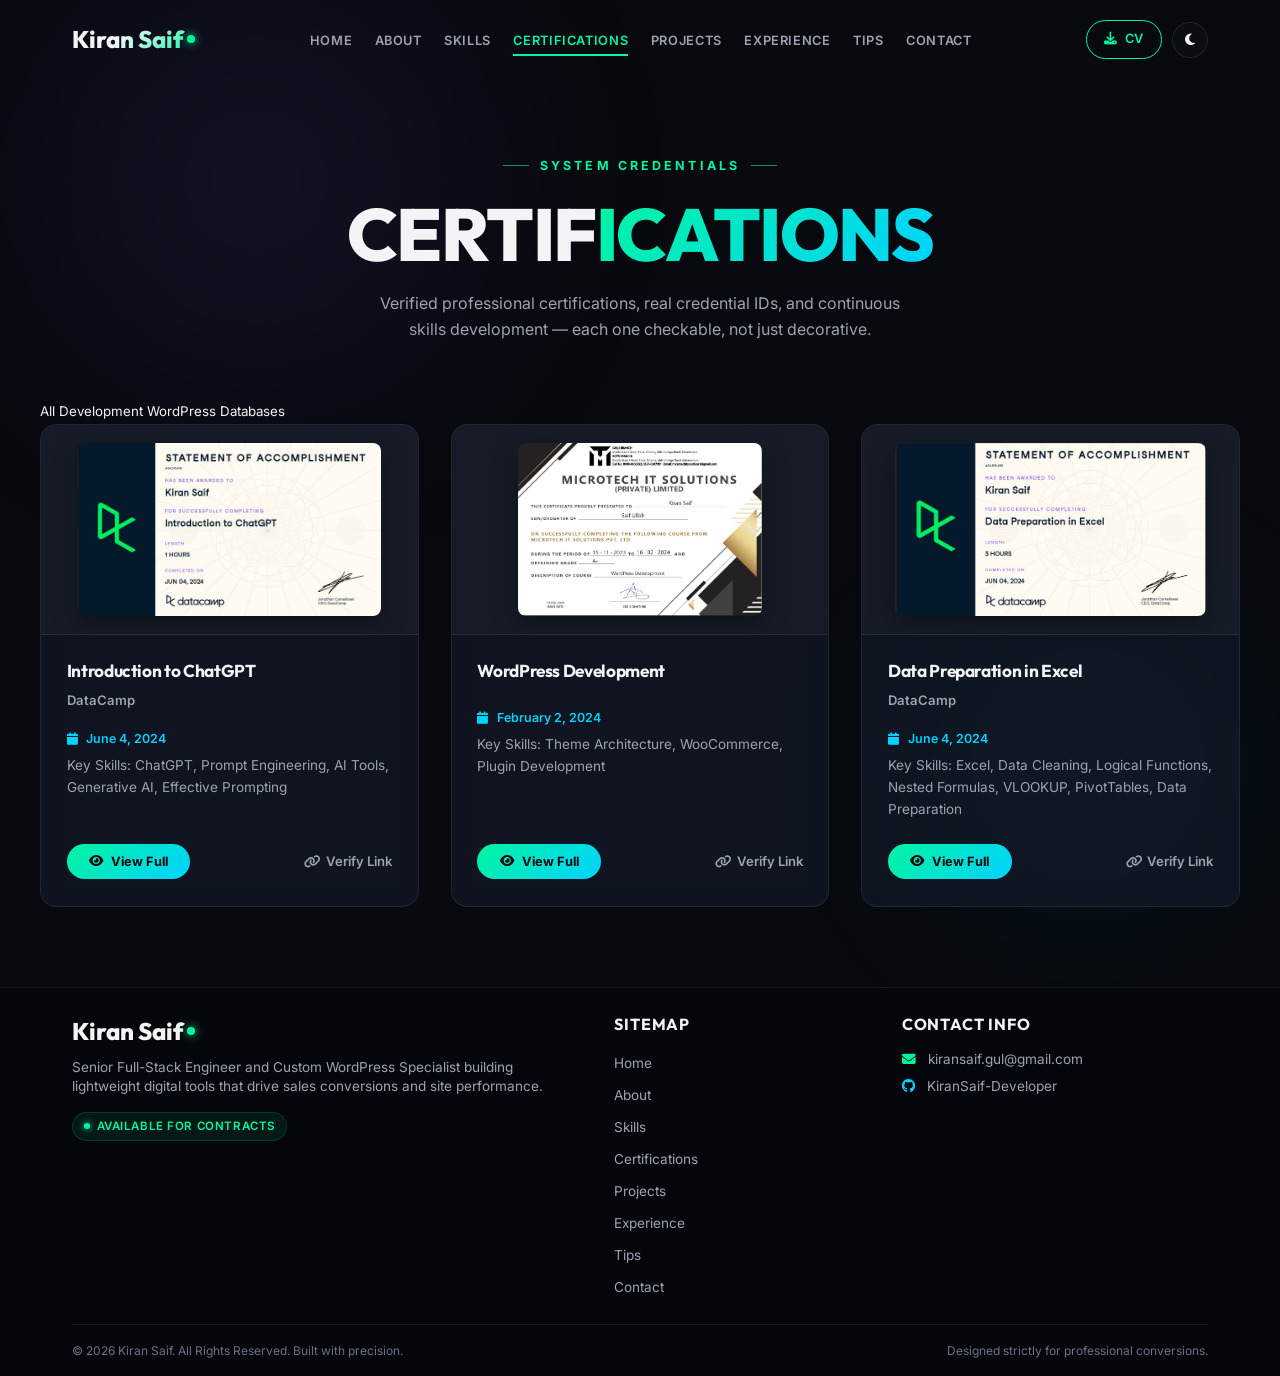
==== commit 707af54f: "certificates" ====
--- a/certifications.html
+++ b/certifications.html
@@ -131,6 +131,7 @@
     </footer>
 
     <script src="js/certifications-data.js"></script>
+    <script src="js/published-certifications.js"></script>
     <script src="js/certifications.js"></script>
     <script src="js/common.js"></script>
 </body>
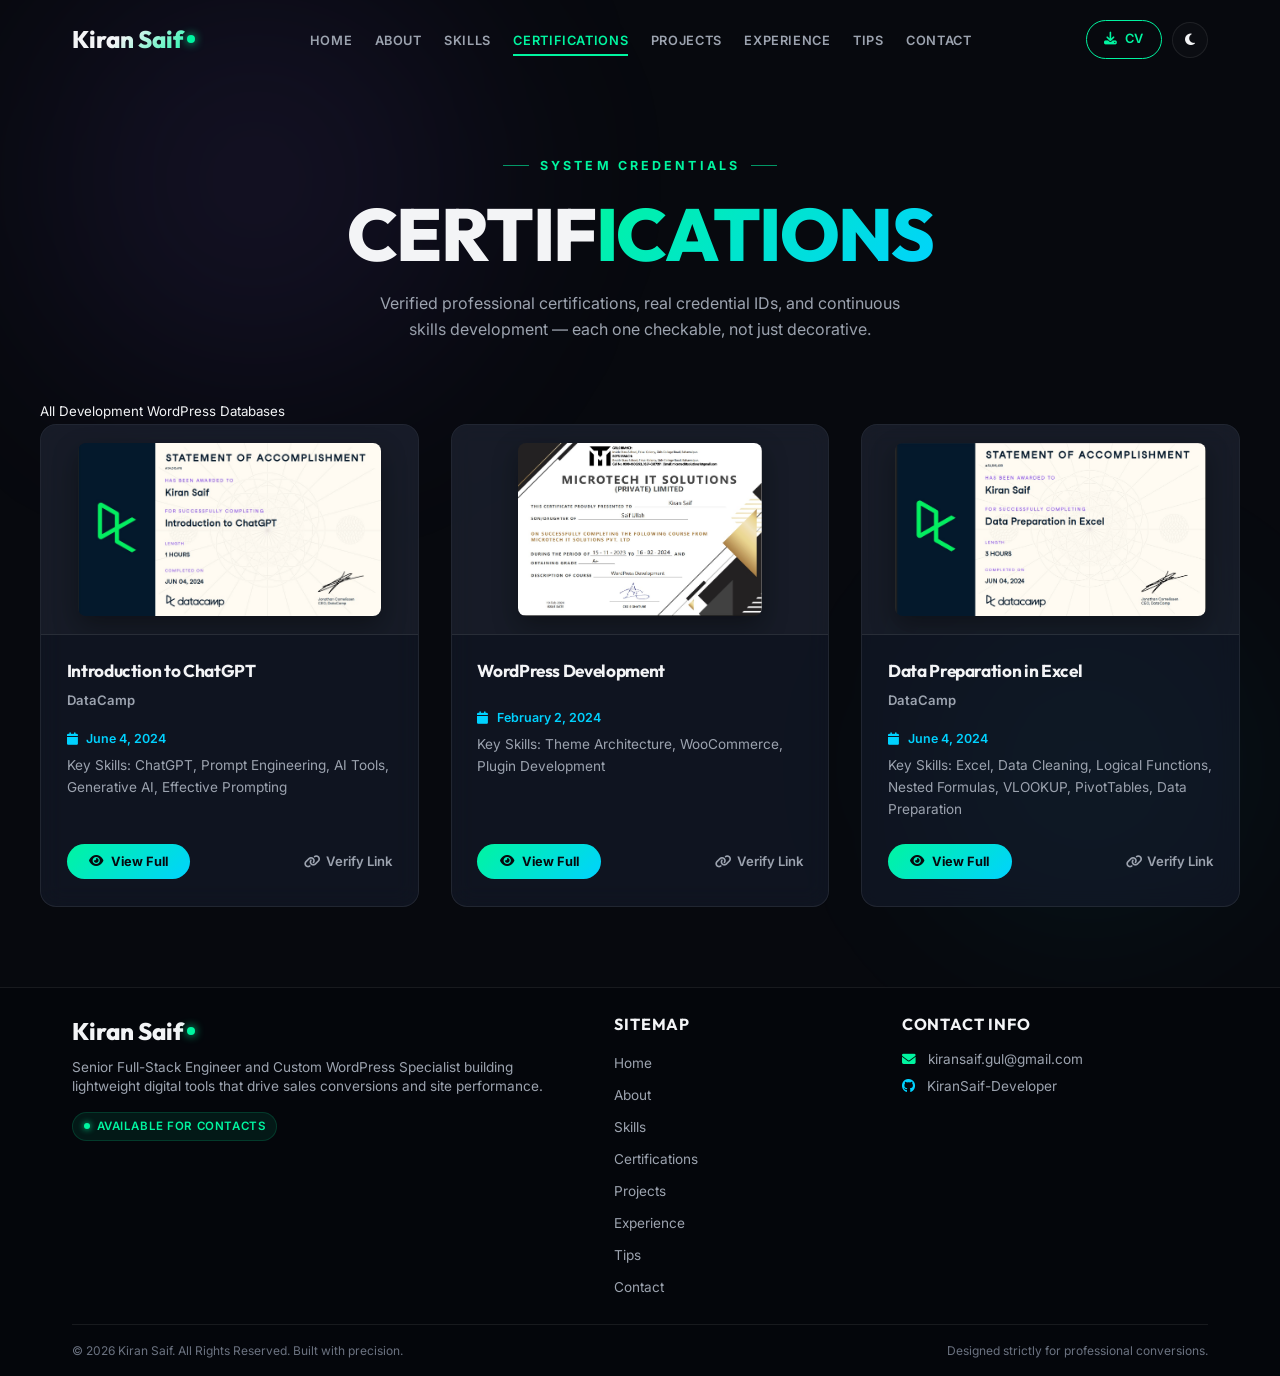
==== commit 1f4bc4f5: "contacts" ====
--- a/certifications.html
+++ b/certifications.html
@@ -96,7 +96,7 @@
                     <p>Senior Full-Stack Engineer and Custom WordPress Specialist building lightweight digital tools that drive sales conversions and site performance.</p>
                     <div class="footer-status">
                         <span class="footer-status-dot"></span>
-                        Available for Contracts
+                        Available for Contacts
                     </div>
                 </div>
 
@@ -130,8 +130,9 @@
         </div>
     </footer>
 
+    <!-- Scripts: published data MUST load before certifications.js reads it -->
+    <script src="js/published-certifications.js"></script>
     <script src="js/certifications-data.js"></script>
-    <script src="js/published-certifications.js"></script>
     <script src="js/certifications.js"></script>
     <script src="js/common.js"></script>
 </body>
